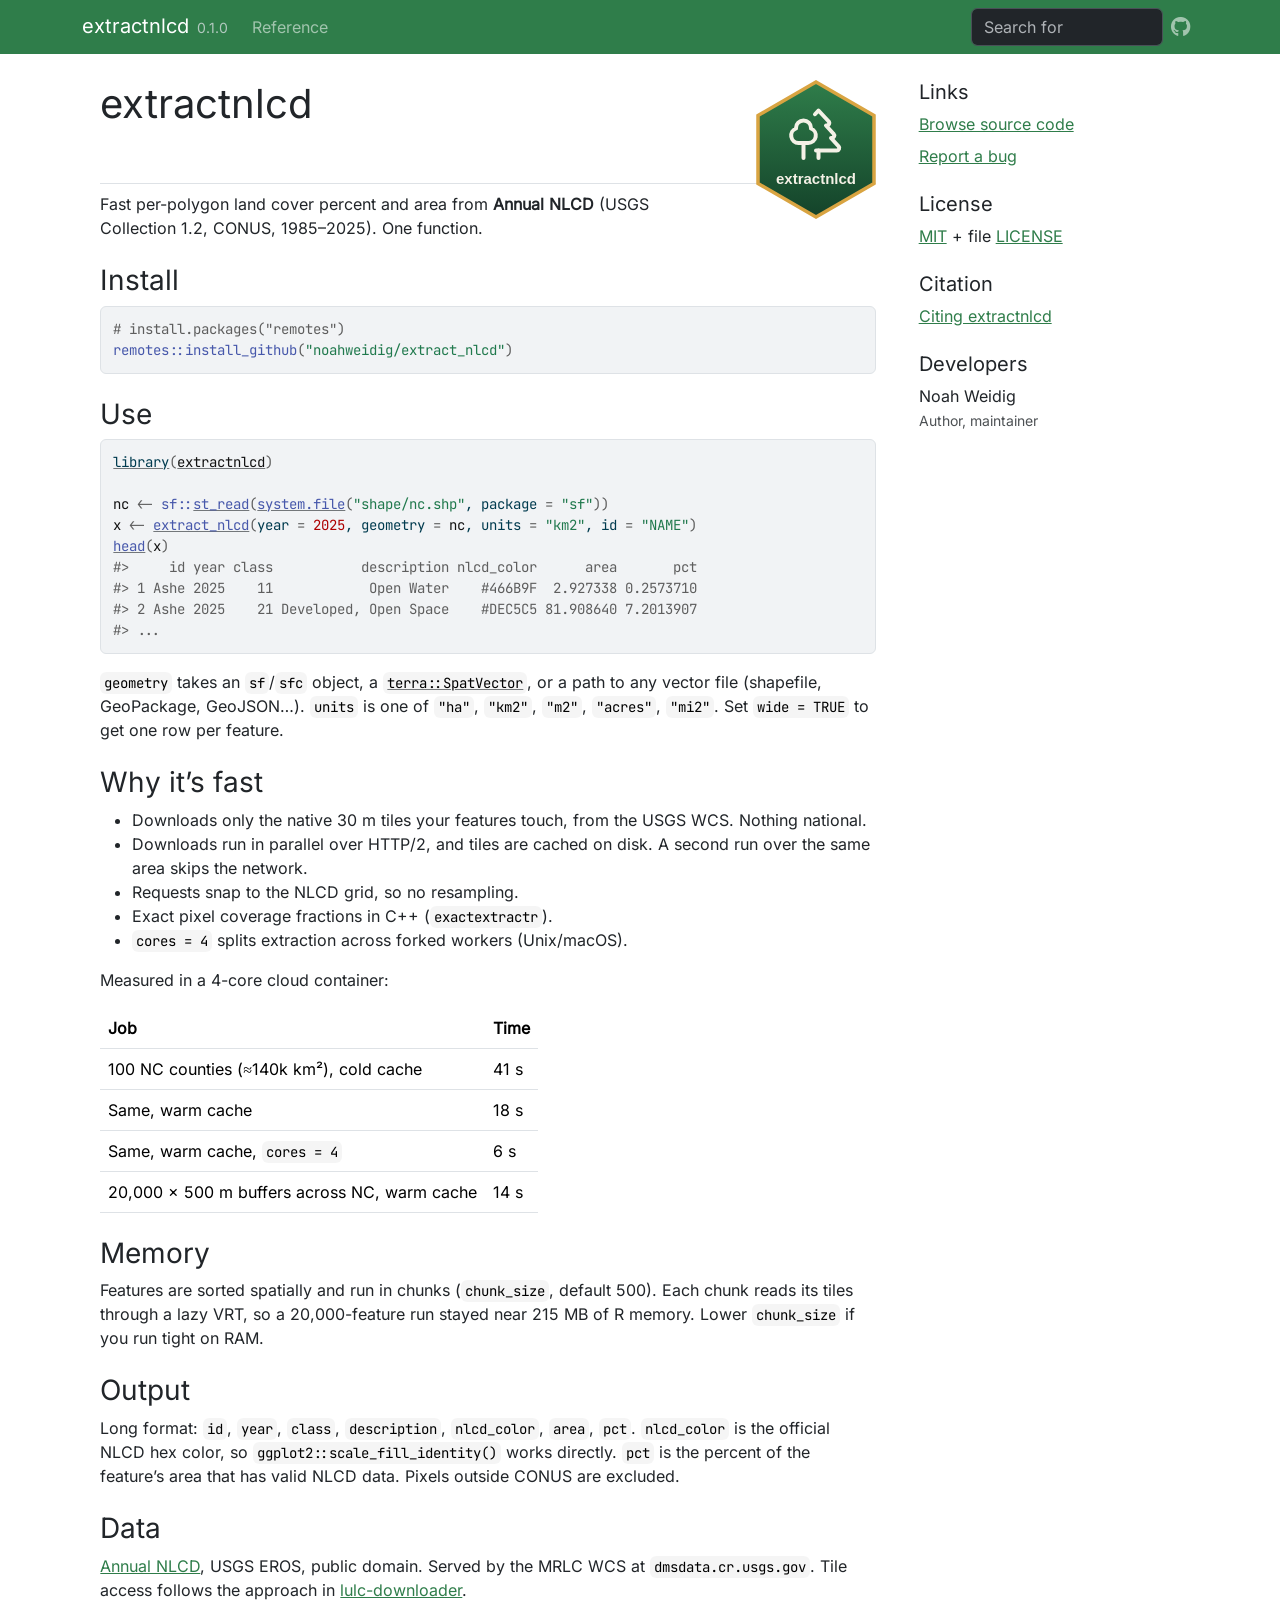
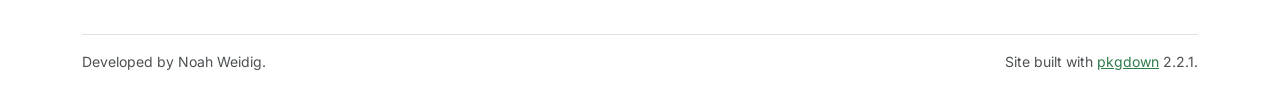
==== index.html @ 7f4631d6 "Deploying to gh-pages from @ noahweidig/extract_nlcd@3cd7b4a22fca696d10073e1e6e7d5df000ec54eb 🚀" ====
<!DOCTYPE html>
<!-- Generated by pkgdown: do not edit by hand --><html lang="en">
<head>
<meta charset="UTF-8">
<meta http-equiv="X-UA-Compatible" content="IE=edge">
<meta name="viewport" content="width=device-width, initial-scale=1, shrink-to-fit=no">
<title>Fast Annual NLCD Land Cover Extraction for Polygons • extractnlcd</title>
<!-- favicons --><link rel="icon" type="image/png" sizes="96x96" href="favicon-96x96.png">
<link rel="icon" type="”image/svg+xml”" href="favicon.svg">
<link rel="apple-touch-icon" sizes="180x180" href="apple-touch-icon.png">
<link rel="icon" sizes="any" href="favicon.ico">
<link rel="manifest" href="site.webmanifest">
<script src="deps/jquery-3.6.0/jquery-3.6.0.min.js"></script><meta name="viewport" content="width=device-width, initial-scale=1, shrink-to-fit=no">
<link href="deps/bootstrap-5.3.8/bootstrap.min.css" rel="stylesheet">
<script src="deps/bootstrap-5.3.8/bootstrap.bundle.min.js"></script><link href="deps/Inter-0.5.0/font.css" rel="stylesheet">
<link href="deps/JetBrains_Mono-0.5.0/font.css" rel="stylesheet">
<link href="deps/font-awesome-6.5.2/css/all.min.css" rel="stylesheet">
<link href="deps/font-awesome-6.5.2/css/v4-shims.min.css" rel="stylesheet">
<script src="deps/headroom-0.11.0/headroom.min.js"></script><script src="deps/headroom-0.11.0/jQuery.headroom.min.js"></script><script src="deps/bootstrap-toc-1.0.1/bootstrap-toc.min.js"></script><script src="deps/clipboard.js-2.0.11/clipboard.min.js"></script><script src="deps/search-1.0.0/autocomplete.jquery.min.js"></script><script src="deps/search-1.0.0/fuse.min.js"></script><script src="deps/search-1.0.0/mark.min.js"></script><!-- pkgdown --><script src="pkgdown.js"></script><meta property="og:title" content="Fast Annual NLCD Land Cover Extraction for Polygons">
<meta name="description" content="One function, extract_nlcd(), that returns per-feature land cover percent and area from the USGS Annual National Land Cover Database (Collection 1.2, 1985-2025). Only the native 30 m tiles each feature touches are fetched from the USGS WCS, in parallel, and cached on disk. Extraction uses exact coverage fractions via exactextractr and runs in spatially sorted chunks so memory stays flat for large layers.">
<meta property="og:description" content="One function, extract_nlcd(), that returns per-feature land cover percent and area from the USGS Annual National Land Cover Database (Collection 1.2, 1985-2025). Only the native 30 m tiles each feature touches are fetched from the USGS WCS, in parallel, and cached on disk. Extraction uses exact coverage fractions via exactextractr and runs in spatially sorted chunks so memory stays flat for large layers.">
<meta property="og:image" content="https://noahweidig.github.io/extract_nlcd/logo.svg">
</head>
<body>
    <a href="#main" class="visually-hidden-focusable">Skip to contents</a>


    <nav class="navbar navbar-expand-lg fixed-top bg-primary" data-bs-theme="dark" aria-label="Site navigation"><div class="container">

    <a class="navbar-brand me-2" href="index.html">extractnlcd</a>

    <small class="nav-text text-muted me-auto" data-bs-toggle="tooltip" data-bs-placement="bottom" title="">0.1.0</small>


    <button class="navbar-toggler" type="button" data-bs-toggle="collapse" data-bs-target="#navbar" aria-controls="navbar" aria-expanded="false" aria-label="Toggle navigation">
      <span class="navbar-toggler-icon"></span>
    </button>

    <div id="navbar" class="collapse navbar-collapse ms-3">
      <ul class="navbar-nav me-auto">
<li class="nav-item"><a class="nav-link" href="reference/index.html">Reference</a></li>
      </ul>
<ul class="navbar-nav">
<li class="nav-item"><form class="form-inline" role="search">
 <input class="form-control" type="search" name="search-input" id="search-input" autocomplete="off" aria-label="Search site" placeholder="Search for" data-search-index="search.json">
</form></li>
<li class="nav-item"><a class="external-link nav-link" href="https://github.com/noahweidig/extract_nlcd/" aria-label="GitHub"><span class="fa fab fa-github fa-lg"></span></a></li>
      </ul>
</div>


  </div>
</nav><div class="container template-home">
<div class="row">
  <main id="main" class="col-md-9"><div class="section level1">
<div class="page-header">
<img src="logo.svg" class="logo" alt=""><h1 id="extractnlcd-">extractnlcd <a class="anchor" aria-label="anchor" href="#extractnlcd-"></a>
</h1>
</div>
<p>Fast per-polygon land cover percent and area from <strong>Annual NLCD</strong> (USGS Collection 1.2, CONUS, 1985–2025). One function.</p>
<div class="section level2">
<h2 id="install">Install<a class="anchor" aria-label="anchor" href="#install"></a>
</h2>
<div class="sourceCode" id="cb1"><pre class="downlit sourceCode r">
<code class="sourceCode R"><span><span class="co"># install.packages("remotes")</span></span>
<span><span class="fu">remotes</span><span class="fu">::</span><span class="fu">install_github</span><span class="op">(</span><span class="st">"noahweidig/extract_nlcd"</span><span class="op">)</span></span></code></pre></div>
</div>
<div class="section level2">
<h2 id="use">Use<a class="anchor" aria-label="anchor" href="#use"></a>
</h2>
<div class="sourceCode" id="cb2"><pre class="downlit sourceCode r">
<code class="sourceCode R"><span><span class="kw"><a href="https://rdrr.io/r/base/library.html" class="external-link">library</a></span><span class="op">(</span><span class="va"><a href="https://noahweidig.github.io/extract_nlcd/">extractnlcd</a></span><span class="op">)</span></span>
<span></span>
<span><span class="va">nc</span> <span class="op">&lt;-</span> <span class="fu">sf</span><span class="fu">::</span><span class="fu"><a href="https://r-spatial.github.io/sf/reference/st_read.html" class="external-link">st_read</a></span><span class="op">(</span><span class="fu"><a href="https://rdrr.io/r/base/system.file.html" class="external-link">system.file</a></span><span class="op">(</span><span class="st">"shape/nc.shp"</span>, package <span class="op">=</span> <span class="st">"sf"</span><span class="op">)</span><span class="op">)</span></span>
<span><span class="va">x</span> <span class="op">&lt;-</span> <span class="fu"><a href="reference/extract_nlcd.html">extract_nlcd</a></span><span class="op">(</span>year <span class="op">=</span> <span class="fl">2025</span>, geometry <span class="op">=</span> <span class="va">nc</span>, units <span class="op">=</span> <span class="st">"km2"</span>, id <span class="op">=</span> <span class="st">"NAME"</span><span class="op">)</span></span>
<span><span class="fu"><a href="https://rdrr.io/r/utils/head.html" class="external-link">head</a></span><span class="op">(</span><span class="va">x</span><span class="op">)</span></span>
<span><span class="co">#&gt;     id year class           description nlcd_color      area       pct</span></span>
<span><span class="co">#&gt; 1 Ashe 2025    11            Open Water    #466B9F  2.927338 0.2573710</span></span>
<span><span class="co">#&gt; 2 Ashe 2025    21 Developed, Open Space    #DEC5C5 81.908640 7.2013907</span></span>
<span><span class="co">#&gt; ...</span></span></code></pre></div>
<p><code>geometry</code> takes an <code>sf</code>/<code>sfc</code> object, a <code><a href="https://rspatial.github.io/terra/reference/SpatVector-class.html" class="external-link">terra::SpatVector</a></code>, or a path to any vector file (shapefile, GeoPackage, GeoJSON…). <code>units</code> is one of <code>"ha"</code>, <code>"km2"</code>, <code>"m2"</code>, <code>"acres"</code>, <code>"mi2"</code>. Set <code>wide = TRUE</code> to get one row per feature.</p>
</div>
<div class="section level2">
<h2 id="why-its-fast">Why it’s fast<a class="anchor" aria-label="anchor" href="#why-its-fast"></a>
</h2>
<ul>
<li>Downloads only the native 30 m tiles your features touch, from the USGS WCS. Nothing national.</li>
<li>Downloads run in parallel over HTTP/2, and tiles are cached on disk. A second run over the same area skips the network.</li>
<li>Requests snap to the NLCD grid, so no resampling.</li>
<li>Exact pixel coverage fractions in C++ (<code>exactextractr</code>).</li>
<li>
<code>cores = 4</code> splits extraction across forked workers (Unix/macOS).</li>
</ul>
<p>Measured in a 4-core cloud container:</p>
<table class="table">
<thead><tr>
<th>Job</th>
<th>Time</th>
</tr></thead>
<tbody>
<tr>
<td>100 NC counties (≈140k km²), cold cache</td>
<td>41 s</td>
</tr>
<tr>
<td>Same, warm cache</td>
<td>18 s</td>
</tr>
<tr>
<td>Same, warm cache, <code>cores = 4</code>
</td>
<td>6 s</td>
</tr>
<tr>
<td>20,000 × 500 m buffers across NC, warm cache</td>
<td>14 s</td>
</tr>
</tbody>
</table>
</div>
<div class="section level2">
<h2 id="memory">Memory<a class="anchor" aria-label="anchor" href="#memory"></a>
</h2>
<p>Features are sorted spatially and run in chunks (<code>chunk_size</code>, default 500). Each chunk reads its tiles through a lazy VRT, so a 20,000-feature run stayed near 215 MB of R memory. Lower <code>chunk_size</code> if you run tight on RAM.</p>
</div>
<div class="section level2">
<h2 id="output">Output<a class="anchor" aria-label="anchor" href="#output"></a>
</h2>
<p>Long format: <code>id</code>, <code>year</code>, <code>class</code>, <code>description</code>, <code>nlcd_color</code>, <code>area</code>, <code>pct</code>. <code>nlcd_color</code> is the official NLCD hex color, so <code>ggplot2::scale_fill_identity()</code> works directly. <code>pct</code> is the percent of the feature’s area that has valid NLCD data. Pixels outside CONUS are excluded.</p>
</div>
<div class="section level2">
<h2 id="data">Data<a class="anchor" aria-label="anchor" href="#data"></a>
</h2>
<p><a href="https://www.usgs.gov/centers/eros/science/annual-national-land-cover-database" class="external-link">Annual NLCD</a>, USGS EROS, public domain. Served by the MRLC WCS at <code>dmsdata.cr.usgs.gov</code>. Tile access follows the approach in <a href="https://github.com/burchfisher/lulc-downloader" class="external-link">lulc-downloader</a>.</p>
</div>
</div>
  </main><aside class="col-md-3"><div class="links">
<h2 data-toc-skip>Links</h2>
<ul class="list-unstyled">
<li><a href="https://github.com/noahweidig/extract_nlcd/" class="external-link">Browse source code</a></li>
<li><a href="https://github.com/noahweidig/extract_nlcd/issues" class="external-link">Report a bug</a></li>
</ul>
</div>

<div class="license">
<h2 data-toc-skip>License</h2>
<ul class="list-unstyled">
<li>
<a href="https://opensource.org/licenses/mit-license.php" class="external-link">MIT</a> + file <a href="LICENSE-text.html">LICENSE</a>
</li>
</ul>
</div>


<div class="citation">
<h2 data-toc-skip>Citation</h2>
<ul class="list-unstyled">
<li><a href="authors.html#citation">Citing extractnlcd</a></li>
</ul>
</div>

<div class="developers">
<h2 data-toc-skip>Developers</h2>
<ul class="list-unstyled">
<li>Noah Weidig <br><small class="roles"> Author, maintainer </small>   </li>
</ul>
</div>



  </aside>
</div>


    <footer><div class="pkgdown-footer-left">
  <p>Developed by Noah Weidig.</p>
</div>

<div class="pkgdown-footer-right">
  <p>Site built with <a href="https://pkgdown.r-lib.org/" class="external-link">pkgdown</a> 2.2.1.</p>
</div>

    </footer>
</div>





  </body>
</html>
---- deps/Inter-0.5.0/font.css ----
/* cyrillic-ext */
@font-face {
  font-family: 'Inter';
  font-style: normal;
  font-weight: 400;
  font-display: swap;
  src: url(2321b2f399f81a42185515bae7d9fbc5.woff2) format('woff2');
  unicode-range: U+0460-052F, U+1C80-1C8A, U+20B4, U+2DE0-2DFF, U+A640-A69F, U+FE2E-FE2F;
}
/* cyrillic */
@font-face {
  font-family: 'Inter';
  font-style: normal;
  font-weight: 400;
  font-display: swap;
  src: url(ec54201e444d9b80909a80c4494b2443.woff2) format('woff2');
  unicode-range: U+0301, U+0400-045F, U+0490-0491, U+04B0-04B1, U+2116;
}
/* greek-ext */
@font-face {
  font-family: 'Inter';
  font-style: normal;
  font-weight: 400;
  font-display: swap;
  src: url(b5e70401571e177ff1785daef2b6ae6e.woff2) format('woff2');
  unicode-range: U+1F00-1FFF;
}
/* greek */
@font-face {
  font-family: 'Inter';
  font-style: normal;
  font-weight: 400;
  font-display: swap;
  src: url(e672af47a8f80cd10f397bfb822c6d0f.woff2) format('woff2');
  unicode-range: U+0370-0377, U+037A-037F, U+0384-038A, U+038C, U+038E-03A1, U+03A3-03FF;
}
/* vietnamese */
@font-face {
  font-family: 'Inter';
  font-style: normal;
  font-weight: 400;
  font-display: swap;
  src: url(5188531d0d48d6178673a3f7364013a9.woff2) format('woff2');
  unicode-range: U+0102-0103, U+0110-0111, U+0128-0129, U+0168-0169, U+01A0-01A1, U+01AF-01B0, U+0300-0301, U+0303-0304, U+0308-0309, U+0323, U+0329, U+1EA0-1EF9, U+20AB;
}
/* latin-ext */
@font-face {
  font-family: 'Inter';
  font-style: normal;
  font-weight: 400;
  font-display: swap;
  src: url(fba055f6bf0134ba911a0da67129b7fc.woff2) format('woff2');
  unicode-range: U+0100-02BA, U+02BD-02C5, U+02C7-02CC, U+02CE-02D7, U+02DD-02FF, U+0304, U+0308, U+0329, U+1D00-1DBF, U+1E00-1E9F, U+1EF2-1EFF, U+2020, U+20A0-20AB, U+20AD-20C4, U+2113, U+2C60-2C7F, U+A720-A7FF;
}
/* latin */
@font-face {
  font-family: 'Inter';
  font-style: normal;
  font-weight: 400;
  font-display: swap;
  src: url(26ed29e8783976b59182eb81f7287696.woff2) format('woff2');
  unicode-range: U+0000-00FF, U+0131, U+0152-0153, U+02BB-02BC, U+02C6, U+02DA, U+02DC, U+0304, U+0308, U+0329, U+2000-206F, U+20AC, U+2122, U+2191, U+2193, U+2212, U+2215, U+FEFF, U+FFFD;
}
---- deps/JetBrains_Mono-0.5.0/font.css ----
/* cyrillic-ext */
@font-face {
  font-family: 'JetBrains Mono';
  font-style: normal;
  font-weight: 400;
  font-display: swap;
  src: url(42e970fbe96733f42fda382cd7e11725.woff2) format('woff2');
  unicode-range: U+0460-052F, U+1C80-1C8A, U+20B4, U+2DE0-2DFF, U+A640-A69F, U+FE2E-FE2F;
}
/* cyrillic */
@font-face {
  font-family: 'JetBrains Mono';
  font-style: normal;
  font-weight: 400;
  font-display: swap;
  src: url(080daf94710e7a5c4302640c7e25a998.woff2) format('woff2');
  unicode-range: U+0301, U+0400-045F, U+0490-0491, U+04B0-04B1, U+2116;
}
/* greek */
@font-face {
  font-family: 'JetBrains Mono';
  font-style: normal;
  font-weight: 400;
  font-display: swap;
  src: url(99ef913ed4147108e1abc01597dadf8f.woff2) format('woff2');
  unicode-range: U+0370-0377, U+037A-037F, U+0384-038A, U+038C, U+038E-03A1, U+03A3-03FF;
}
/* vietnamese */
@font-face {
  font-family: 'JetBrains Mono';
  font-style: normal;
  font-weight: 400;
  font-display: swap;
  src: url(c0b26d60da866098673e8f44baaa9abd.woff2) format('woff2');
  unicode-range: U+0102-0103, U+0110-0111, U+0128-0129, U+0168-0169, U+01A0-01A1, U+01AF-01B0, U+0300-0301, U+0303-0304, U+0308-0309, U+0323, U+0329, U+1EA0-1EF9, U+20AB;
}
/* latin-ext */
@font-face {
  font-family: 'JetBrains Mono';
  font-style: normal;
  font-weight: 400;
  font-display: swap;
  src: url(41681a9739b3819a866c251d1f07b073.woff2) format('woff2');
  unicode-range: U+0100-02BA, U+02BD-02C5, U+02C7-02CC, U+02CE-02D7, U+02DD-02FF, U+0304, U+0308, U+0329, U+1D00-1DBF, U+1E00-1E9F, U+1EF2-1EFF, U+2020, U+20A0-20AB, U+20AD-20C4, U+2113, U+2C60-2C7F, U+A720-A7FF;
}
/* latin */
@font-face {
  font-family: 'JetBrains Mono';
  font-style: normal;
  font-weight: 400;
  font-display: swap;
  src: url(ac5f0ba4199d3b8eec74992613c86278.woff2) format('woff2');
  unicode-range: U+0000-00FF, U+0131, U+0152-0153, U+02BB-02BC, U+02C6, U+02DA, U+02DC, U+0304, U+0308, U+0329, U+2000-206F, U+20AC, U+2122, U+2191, U+2193, U+2212, U+2215, U+FEFF, U+FFFD;
}
---- deps/font-awesome-6.5.2/css/v4-shims.min.css ----
/*!
 * Font Awesome Free 6.5.2 by @fontawesome - https://fontawesome.com
 * License - https://fontawesome.com/license/free (Icons: CC BY 4.0, Fonts: SIL OFL 1.1, Code: MIT License)
 * Copyright 2024 Fonticons, Inc.
 */
.fa.fa-glass:before{content:"\f000"}.fa.fa-envelope-o{font-family:"Font Awesome 6 Free";font-weight:400}.fa.fa-envelope-o:before{content:"\f0e0"}.fa.fa-star-o{font-family:"Font Awesome 6 Free";font-weight:400}.fa.fa-star-o:before{content:"\f005"}.fa.fa-close:before,.fa.fa-remove:before{content:"\f00d"}.fa.fa-gear:before{content:"\f013"}.fa.fa-trash-o{font-family:"Font Awesome 6 Free";font-weight:400}.fa.fa-trash-o:before{content:"\f2ed"}.fa.fa-home:before{content:"\f015"}.fa.fa-file-o{font-family:"Font Awesome 6 Free";font-weight:400}.fa.fa-file-o:before{content:"\f15b"}.fa.fa-clock-o{font-family:"Font Awesome 6 Free";font-weight:400}.fa.fa-clock-o:before{content:"\f017"}.fa.fa-arrow-circle-o-down{font-family:"Font Awesome 6 Free";font-weight:400}.fa.fa-arrow-circle-o-down:before{content:"\f358"}.fa.fa-arrow-circle-o-up{font-family:"Font Awesome 6 Free";font-weight:400}.fa.fa-arrow-circle-o-up:before{content:"\f35b"}.fa.fa-play-circle-o{font-family:"Font Awesome 6 Free";font-weight:400}.fa.fa-play-circle-o:before{content:"\f144"}.fa.fa-repeat:before,.fa.fa-rotate-right:before{content:"\f01e"}.fa.fa-refresh:before{content:"\f021"}.fa.fa-list-alt{font-family:"Font Awesome 6 Free";font-weight:400}.fa.fa-list-alt:before{content:"\f022"}.fa.fa-dedent:before{content:"\f03b"}.fa.fa-video-camera:before{content:"\f03d"}.fa.fa-picture-o{font-family:"Font Awesome 6 Free";font-weight:400}.fa.fa-picture-o:before{content:"\f03e"}.fa.fa-photo{font-family:"Font Awesome 6 Free";font-weight:400}.fa.fa-photo:before{content:"\f03e"}.fa.fa-image{font-family:"Font Awesome 6 Free";font-weight:400}.fa.fa-image:before{content:"\f03e"}.fa.fa-map-marker:before{content:"\f3c5"}.fa.fa-pencil-square-o{font-family:"Font Awesome 6 Free";font-weight:400}.fa.fa-pencil-square-o:before{content:"\f044"}.fa.fa-edit{font-family:"Font Awesome 6 Free";font-weight:400}.fa.fa-edit:before{content:"\f044"}.fa.fa-share-square-o:before{content:"\f14d"}.fa.fa-check-square-o{font-family:"Font Awesome 6 Free";font-weight:400}.fa.fa-check-square-o:before{content:"\f14a"}.fa.fa-arrows:before{content:"\f0b2"}.fa.fa-times-circle-o{font-family:"Font Awesome 6 Free";font-weight:400}.fa.fa-times-circle-o:before{content:"\f057"}.fa.fa-check-circle-o{font-family:"Font Awesome 6 Free";font-weight:400}.fa.fa-check-circle-o:before{content:"\f058"}.fa.fa-mail-forward:before{content:"\f064"}.fa.fa-expand:before{content:"\f424"}.fa.fa-compress:before{content:"\f422"}.fa.fa-eye,.fa.fa-eye-slash{font-family:"Font Awesome 6 Free";font-weight:400}.fa.fa-warning:before{content:"\f071"}.fa.fa-calendar:before{content:"\f073"}.fa.fa-arrows-v:before{content:"\f338"}.fa.fa-arrows-h:before{content:"\f337"}.fa.fa-bar-chart-o:before,.fa.fa-bar-chart:before{content:"\e0e3"}.fa.fa-twitter-square{font-family:"Font Awesome 6 Brands";font-weight:400}.fa.fa-twitter-square:before{content:"\f081"}.fa.fa-facebook-square{font-family:"Font Awesome 6 Brands";font-weight:400}.fa.fa-facebook-square:before{content:"\f082"}.fa.fa-gears:before{content:"\f085"}.fa.fa-thumbs-o-up{font-family:"Font Awesome 6 Free";font-weight:400}.fa.fa-thumbs-o-up:before{content:"\f164"}.fa.fa-thumbs-o-down{font-family:"Font Awesome 6 Free";font-weight:400}.fa.fa-thumbs-o-down:before{content:"\f165"}.fa.fa-heart-o{font-family:"Font Awesome 6 Free";font-weight:400}.fa.fa-heart-o:before{content:"\f004"}.fa.fa-sign-out:before{content:"\f2f5"}.fa.fa-linkedin-square{font-family:"Font Awesome 6 Brands";font-weight:400}.fa.fa-linkedin-square:before{content:"\f08c"}.fa.fa-thumb-tack:before{content:"\f08d"}.fa.fa-external-link:before{content:"\f35d"}.fa.fa-sign-in:before{content:"\f2f6"}.fa.fa-github-square{font-family:"Font Awesome 6 Brands";font-weight:400}.fa.fa-github-square:before{content:"\f092"}.fa.fa-lemon-o{font-family:"Font Awesome 6 Free";font-weight:400}.fa.fa-lemon-o:before{content:"\f094"}.fa.fa-square-o{font-family:"Font Awesome 6 Free";font-weight:400}.fa.fa-square-o:before{content:"\f0c8"}.fa.fa-bookmark-o{font-family:"Font Awesome 6 Free";font-weight:400}.fa.fa-bookmark-o:before{content:"\f02e"}.fa.fa-facebook,.fa.fa-twitter{font-family:"Font Awesome 6 Brands";font-weight:400}.fa.fa-facebook:before{content:"\f39e"}.fa.fa-facebook-f{font-family:"Font Awesome 6 Brands";font-weight:400}.fa.fa-facebook-f:before{content:"\f39e"}.fa.fa-github{font-family:"Font Awesome 6 Brands";font-weight:400}.fa.fa-credit-card{font-family:"Font Awesome 6 Free";font-weight:400}.fa.fa-feed:before{content:"\f09e"}.fa.fa-hdd-o{font-family:"Font Awesome 6 Free";font-weight:400}.fa.fa-hdd-o:before{content:"\f0a0"}.fa.fa-hand-o-right{font-family:"Font Awesome 6 Free";font-weight:400}.fa.fa-hand-o-right:before{content:"\f0a4"}.fa.fa-hand-o-left{font-family:"Font Awesome 6 Free";font-weight:400}.fa.fa-hand-o-left:before{content:"\f0a5"}.fa.fa-hand-o-up{font-family:"Font Awesome 6 Free";font-weight:400}.fa.fa-hand-o-up:before{content:"\f0a6"}.fa.fa-hand-o-down{font-family:"Font Awesome 6 Free";font-weight:400}.fa.fa-hand-o-down:before{content:"\f0a7"}.fa.fa-globe:before{content:"\f57d"}.fa.fa-tasks:before{content:"\f828"}.fa.fa-arrows-alt:before{content:"\f31e"}.fa.fa-group:before{content:"\f0c0"}.fa.fa-chain:before{content:"\f0c1"}.fa.fa-cut:before{content:"\f0c4"}.fa.fa-files-o{font-family:"Font Awesome 6 Free";font-weight:400}.fa.fa-files-o:before{content:"\f0c5"}.fa.fa-floppy-o{font-family:"Font Awesome 6 Free";font-weight:400}.fa.fa-floppy-o:before{content:"\f0c7"}.fa.fa-save{font-family:"Font Awesome 6 Free";font-weight:400}.fa.fa-save:before{content:"\f0c7"}.fa.fa-navicon:before,.fa.fa-reorder:before{content:"\f0c9"}.fa.fa-magic:before{content:"\e2ca"}.fa.fa-pinterest,.fa.fa-pinterest-square{font-family:"Font Awesome 6 Brands";font-weight:400}.fa.fa-pinterest-square:before{content:"\f0d3"}.fa.fa-google-plus-square{font-family:"Font Awesome 6 Brands";font-weight:400}.fa.fa-google-plus-square:before{content:"\f0d4"}.fa.fa-google-plus{font-family:"Font Awesome 6 Brands";font-weight:400}.fa.fa-google-plus:before{content:"\f0d5"}.fa.fa-money:before{content:"\f3d1"}.fa.fa-unsorted:before{content:"\f0dc"}.fa.fa-sort-desc:before{content:"\f0dd"}.fa.fa-sort-asc:before{content:"\f0de"}.fa.fa-linkedin{font-family:"Font Awesome 6 Brands";font-weight:400}.fa.fa-linkedin:before{content:"\f0e1"}.fa.fa-rotate-left:before{content:"\f0e2"}.fa.fa-legal:before{content:"\f0e3"}.fa.fa-dashboard:before,.fa.fa-tachometer:before{content:"\f625"}.fa.fa-comment-o{font-family:"Font Awesome 6 Free";font-weight:400}.fa.fa-comment-o:before{content:"\f075"}.fa.fa-comments-o{font-family:"Font Awesome 6 Free";font-weight:400}.fa.fa-comments-o:before{content:"\f086"}.fa.fa-flash:before{content:"\f0e7"}.fa.fa-clipboard:before{content:"\f0ea"}.fa.fa-lightbulb-o{font-family:"Font Awesome 6 Free";font-weight:400}.fa.fa-lightbulb-o:before{content:"\f0eb"}.fa.fa-exchange:before{content:"\f362"}.fa.fa-cloud-download:before{content:"\f0ed"}.fa.fa-cloud-upload:before{content:"\f0ee"}.fa.fa-bell-o{font-family:"Font Awesome 6 Free";font-weight:400}.fa.fa-bell-o:before{content:"\f0f3"}.fa.fa-cutlery:before{content:"\f2e7"}.fa.fa-file-text-o{font-family:"Font Awesome 6 Free";font-weight:400}.fa.fa-file-text-o:before{content:"\f15c"}.fa.fa-building-o{font-family:"Font Awesome 6 Free";font-weight:400}.fa.fa-building-o:before{content:"\f1ad"}.fa.fa-hospital-o{font-family:"Font Awesome 6 Free";font-weight:400}.fa.fa-hospital-o:before{content:"\f0f8"}.fa.fa-tablet:before{content:"\f3fa"}.fa.fa-mobile-phone:before,.fa.fa-mobile:before{content:"\f3cd"}.fa.fa-circle-o{font-family:"Font Awesome 6 Free";font-weight:400}.fa.fa-circle-o:before{content:"\f111"}.fa.fa-mail-reply:before{content:"\f3e5"}.fa.fa-github-alt{font-family:"Font Awesome 6 Brands";font-weight:400}.fa.fa-folder-o{font-family:"Font Awesome 6 Free";font-weight:400}.fa.fa-folder-o:before{content:"\f07b"}.fa.fa-folder-open-o{font-family:"Font Awesome 6 Free";font-weight:400}.fa.fa-folder-open-o:before{content:"\f07c"}.fa.fa-smile-o{font-family:"Font Awesome 6 Free";font-weight:400}.fa.fa-smile-o:before{content:"\f118"}.fa.fa-frown-o{font-family:"Font Awesome 6 Free";font-weight:400}.fa.fa-frown-o:before{content:"\f119"}.fa.fa-meh-o{font-family:"Font Awesome 6 Free";font-weight:400}.fa.fa-meh-o:before{content:"\f11a"}.fa.fa-keyboard-o{font-family:"Font Awesome 6 Free";font-weight:400}.fa.fa-keyboard-o:before{content:"\f11c"}.fa.fa-flag-o{font-family:"Font Awesome 6 Free";font-weight:400}.fa.fa-flag-o:before{content:"\f024"}.fa.fa-mail-reply-all:before{content:"\f122"}.fa.fa-star-half-o{font-family:"Font Awesome 6 Free";font-weight:400}.fa.fa-star-half-o:before{content:"\f5c0"}.fa.fa-star-half-empty{font-family:"Font Awesome 6 Free";font-weight:400}.fa.fa-star-half-empty:before{content:"\f5c0"}.fa.fa-star-half-full{font-family:"Font Awesome 6 Free";font-weight:400}.fa.fa-star-half-full:before{content:"\f5c0"}.fa.fa-code-fork:before{content:"\f126"}.fa.fa-chain-broken:before,.fa.fa-unlink:before{content:"\f127"}.fa.fa-calendar-o{font-family:"Font Awesome 6 Free";font-weight:400}.fa.fa-calendar-o:before{content:"\f133"}.fa.fa-css3,.fa.fa-html5,.fa.fa-maxcdn{font-family:"Font Awesome 6 Brands";font-weight:400}.fa.fa-unlock-alt:before{content:"\f09c"}.fa.fa-minus-square-o{font-family:"Font Awesome 6 Free";font-weight:400}.fa.fa-minus-square-o:before{content:"\f146"}.fa.fa-level-up:before{content:"\f3bf"}.fa.fa-level-down:before{content:"\f3be"}.fa.fa-pencil-square:before{content:"\f14b"}.fa.fa-external-link-square:before{content:"\f360"}.fa.fa-compass{font-family:"Font Awesome 6 Free";font-weight:400}.fa.fa-caret-square-o-down{font-family:"Font Awesome 6 Free";font-weight:400}.fa.fa-caret-square-o-down:before{content:"\f150"}.fa.fa-toggle-down{font-family:"Font Awesome 6 Free";font-weight:400}.fa.fa-toggle-down:before{content:"\f150"}.fa.fa-caret-square-o-up{font-family:"Font Awesome 6 Free";font-weight:400}.fa.fa-caret-square-o-up:before{content:"\f151"}.fa.fa-toggle-up{font-family:"Font Awesome 6 Free";font-weight:400}.fa.fa-toggle-up:before{content:"\f151"}.fa.fa-caret-square-o-right{font-family:"Font Awesome 6 Free";font-weight:400}.fa.fa-caret-square-o-right:before{content:"\f152"}.fa.fa-toggle-right{font-family:"Font Awesome 6 Free";font-weight:400}.fa.fa-toggle-right:before{content:"\f152"}.fa.fa-eur:before,.fa.fa-euro:before{content:"\f153"}.fa.fa-gbp:before{content:"\f154"}.fa.fa-dollar:before,.fa.fa-usd:before{content:"\24"}.fa.fa-inr:before,.fa.fa-rupee:before{content:"\e1bc"}.fa.fa-cny:before,.fa.fa-jpy:before,.fa.fa-rmb:before,.fa.fa-yen:before{content:"\f157"}.fa.fa-rouble:before,.fa.fa-rub:before,.fa.fa-ruble:before{content:"\f158"}.fa.fa-krw:before,.fa.fa-won:before{content:"\f159"}.fa.fa-bitcoin,.fa.fa-btc{font-family:"Font Awesome 6 Brands";font-weight:400}.fa.fa-bitcoin:before{content:"\f15a"}.fa.fa-file-text:before{content:"\f15c"}.fa.fa-sort-alpha-asc:before{content:"\f15d"}.fa.fa-sort-alpha-desc:before{content:"\f881"}.fa.fa-sort-amount-asc:before{content:"\f884"}.fa.fa-sort-amount-desc:before{content:"\f160"}.fa.fa-sort-numeric-asc:before{content:"\f162"}.fa.fa-sort-numeric-desc:before{content:"\f886"}.fa.fa-youtube-square{font-family:"Font Awesome 6 Brands";font-weight:400}.fa.fa-youtube-square:before{content:"\f431"}.fa.fa-xing,.fa.fa-xing-square,.fa.fa-youtube{font-family:"Font Awesome 6 Brands";font-weight:400}.fa.fa-xing-square:before{content:"\f169"}.fa.fa-youtube-play{font-family:"Font Awesome 6 Brands";font-weight:400}.fa.fa-youtube-play:before{content:"\f167"}.fa.fa-adn,.fa.fa-bitbucket,.fa.fa-bitbucket-square,.fa.fa-dropbox,.fa.fa-flickr,.fa.fa-instagram,.fa.fa-stack-overflow{font-family:"Font Awesome 6 Brands";font-weight:400}.fa.fa-bitbucket-square:before{content:"\f171"}.fa.fa-tumblr,.fa.fa-tumblr-square{font-family:"Font Awesome 6 Brands";font-weight:400}.fa.fa-tumblr-square:before{content:"\f174"}.fa.fa-long-arrow-down:before{content:"\f309"}.fa.fa-long-arrow-up:before{content:"\f30c"}.fa.fa-long-arrow-left:before{content:"\f30a"}.fa.fa-long-arrow-right:before{content:"\f30b"}.fa.fa-android,.fa.fa-apple,.fa.fa-dribbble,.fa.fa-foursquare,.fa.fa-gittip,.fa.fa-gratipay,.fa.fa-linux,.fa.fa-skype,.fa.fa-trello,.fa.fa-windows{font-family:"Font Awesome 6 Brands";font-weight:400}.fa.fa-gittip:before{content:"\f184"}.fa.fa-sun-o{font-family:"Font Awesome 6 Free";font-weight:400}.fa.fa-sun-o:before{content:"\f185"}.fa.fa-moon-o{font-family:"Font Awesome 6 Free";font-weight:400}.fa.fa-moon-o:before{content:"\f186"}.fa.fa-pagelines,.fa.fa-renren,.fa.fa-stack-exchange,.fa.fa-vk,.fa.fa-weibo{font-family:"Font Awesome 6 Brands";font-weight:400}.fa.fa-arrow-circle-o-right{font-family:"Font Awesome 6 Free";font-weight:400}.fa.fa-arrow-circle-o-right:before{content:"\f35a"}.fa.fa-arrow-circle-o-left{font-family:"Font Awesome 6 Free";font-weight:400}.fa.fa-arrow-circle-o-left:before{content:"\f359"}.fa.fa-caret-square-o-left{font-family:"Font Awesome 6 Free";font-weight:400}.fa.fa-caret-square-o-left:before{content:"\f191"}.fa.fa-toggle-left{font-family:"Font Awesome 6 Free";font-weight:400}.fa.fa-toggle-left:before{content:"\f191"}.fa.fa-dot-circle-o{font-family:"Font Awesome 6 Free";font-weight:400}.fa.fa-dot-circle-o:before{content:"\f192"}.fa.fa-vimeo-square{font-family:"Font Awesome 6 Brands";font-weight:400}.fa.fa-vimeo-square:before{content:"\f194"}.fa.fa-try:before,.fa.fa-turkish-lira:before{content:"\e2bb"}.fa.fa-plus-square-o{font-family:"Font Awesome 6 Free";font-weight:400}.fa.fa-plus-square-o:before{content:"\f0fe"}.fa.fa-openid,.fa.fa-slack,.fa.fa-wordpress{font-family:"Font Awesome 6 Brands";font-weight:400}.fa.fa-bank:before,.fa.fa-institution:before{content:"\f19c"}.fa.fa-mortar-board:before{content:"\f19d"}.fa.fa-google,.fa.fa-reddit,.fa.fa-reddit-square,.fa.fa-yahoo{font-family:"Font Awesome 6 Brands";font-weight:400}.fa.fa-reddit-square:before{content:"\f1a2"}.fa.fa-behance,.fa.fa-behance-square,.fa.fa-delicious,.fa.fa-digg,.fa.fa-drupal,.fa.fa-joomla,.fa.fa-pied-piper-alt,.fa.fa-pied-piper-pp,.fa.fa-stumbleupon,.fa.fa-stumbleupon-circle{font-family:"Font Awesome 6 Brands";font-weight:400}.fa.fa-behance-square:before{content:"\f1b5"}.fa.fa-steam,.fa.fa-steam-square{font-family:"Font Awesome 6 Brands";font-weight:400}.fa.fa-steam-square:before{content:"\f1b7"}.fa.fa-automobile:before{content:"\f1b9"}.fa.fa-cab:before{content:"\f1ba"}.fa.fa-deviantart,.fa.fa-soundcloud,.fa.fa-spotify{font-family:"Font Awesome 6 Brands";font-weight:400}.fa.fa-file-pdf-o{font-family:"Font Awesome 6 Free";font-weight:400}.fa.fa-file-pdf-o:before{content:"\f1c1"}.fa.fa-file-word-o{font-family:"Font Awesome 6 Free";font-weight:400}.fa.fa-file-word-o:before{content:"\f1c2"}.fa.fa-file-excel-o{font-family:"Font Awesome 6 Free";font-weight:400}.fa.fa-file-excel-o:before{content:"\f1c3"}.fa.fa-file-powerpoint-o{font-family:"Font Awesome 6 Free";font-weight:400}.fa.fa-file-powerpoint-o:before{content:"\f1c4"}.fa.fa-file-image-o{font-family:"Font Awesome 6 Free";font-weight:400}.fa.fa-file-image-o:before{content:"\f1c5"}.fa.fa-file-photo-o{font-family:"Font Awesome 6 Free";font-weight:400}.fa.fa-file-photo-o:before{content:"\f1c5"}.fa.fa-file-picture-o{font-family:"Font Awesome 6 Free";font-weight:400}.fa.fa-file-picture-o:before{content:"\f1c5"}.fa.fa-file-archive-o{font-family:"Font Awesome 6 Free";font-weight:400}.fa.fa-file-archive-o:before{content:"\f1c6"}.fa.fa-file-zip-o{font-family:"Font Awesome 6 Free";font-weight:400}.fa.fa-file-zip-o:before{content:"\f1c6"}.fa.fa-file-audio-o{font-family:"Font Awesome 6 Free";font-weight:400}.fa.fa-file-audio-o:before{content:"\f1c7"}.fa.fa-file-sound-o{font-family:"Font Awesome 6 Free";font-weight:400}.fa.fa-file-sound-o:before{content:"\f1c7"}.fa.fa-file-video-o{font-family:"Font Awesome 6 Free";font-weight:400}.fa.fa-file-video-o:before{content:"\f1c8"}.fa.fa-file-movie-o{font-family:"Font Awesome 6 Free";font-weight:400}.fa.fa-file-movie-o:before{content:"\f1c8"}.fa.fa-file-code-o{font-family:"Font Awesome 6 Free";font-weight:400}.fa.fa-file-code-o:before{content:"\f1c9"}.fa.fa-codepen,.fa.fa-jsfiddle,.fa.fa-vine{font-family:"Font Awesome 6 Brands";font-weight:400}.fa.fa-life-bouy:before,.fa.fa-life-buoy:before,.fa.fa-life-saver:before,.fa.fa-support:before{content:"\f1cd"}.fa.fa-circle-o-notch:before{content:"\f1ce"}.fa.fa-ra,.fa.fa-rebel{font-family:"Font Awesome 6 Brands";font-weight:400}.fa.fa-ra:before{content:"\f1d0"}.fa.fa-resistance{font-family:"Font Awesome 6 Brands";font-weight:400}.fa.fa-resistance:before{content:"\f1d0"}.fa.fa-empire,.fa.fa-ge{font-family:"Font Awesome 6 Brands";font-weight:400}.fa.fa-ge:before{content:"\f1d1"}.fa.fa-git-square{font-family:"Font Awesome 6 Brands";font-weight:400}.fa.fa-git-square:before{content:"\f1d2"}.fa.fa-git,.fa.fa-hacker-news,.fa.fa-y-combinator-square{font-family:"Font Awesome 6 Brands";font-weight:400}.fa.fa-y-combinator-square:before{content:"\f1d4"}.fa.fa-yc-square{font-family:"Font Awesome 6 Brands";font-weight:400}.fa.fa-yc-square:before{content:"\f1d4"}.fa.fa-qq,.fa.fa-tencent-weibo,.fa.fa-wechat,.fa.fa-weixin{font-family:"Font Awesome 6 Brands";font-weight:400}.fa.fa-wechat:before{content:"\f1d7"}.fa.fa-send:before{content:"\f1d8"}.fa.fa-paper-plane-o{font-family:"Font Awesome 6 Free";font-weight:400}.fa.fa-paper-plane-o:before{content:"\f1d8"}.fa.fa-send-o{font-family:"Font Awesome 6 Free";font-weight:400}.fa.fa-send-o:before{content:"\f1d8"}.fa.fa-circle-thin{font-family:"Font Awesome 6 Free";font-weight:400}.fa.fa-circle-thin:before{content:"\f111"}.fa.fa-header:before{content:"\f1dc"}.fa.fa-futbol-o{font-family:"Font Awesome 6 Free";font-weight:400}.fa.fa-futbol-o:before{content:"\f1e3"}.fa.fa-soccer-ball-o{font-family:"Font Awesome 6 Free";font-weight:400}.fa.fa-soccer-ball-o:before{content:"\f1e3"}.fa.fa-slideshare,.fa.fa-twitch,.fa.fa-yelp{font-family:"Font Awesome 6 Brands";font-weight:400}.fa.fa-newspaper-o{font-family:"Font Awesome 6 Free";font-weight:400}.fa.fa-newspaper-o:before{content:"\f1ea"}.fa.fa-cc-amex,.fa.fa-cc-discover,.fa.fa-cc-mastercard,.fa.fa-cc-paypal,.fa.fa-cc-stripe,.fa.fa-cc-visa,.fa.fa-google-wallet,.fa.fa-paypal{font-family:"Font Awesome 6 Brands";font-weight:400}.fa.fa-bell-slash-o{font-family:"Font Awesome 6 Free";font-weight:400}.fa.fa-bell-slash-o:before{content:"\f1f6"}.fa.fa-trash:before{content:"\f2ed"}.fa.fa-copyright{font-family:"Font Awesome 6 Free";font-weight:400}.fa.fa-eyedropper:before{content:"\f1fb"}.fa.fa-area-chart:before{content:"\f1fe"}.fa.fa-pie-chart:before{content:"\f200"}.fa.fa-line-chart:before{content:"\f201"}.fa.fa-lastfm,.fa.fa-lastfm-square{font-family:"Font Awesome 6 Brands";font-weight:400}.fa.fa-lastfm-square:before{content:"\f203"}.fa.fa-angellist,.fa.fa-ioxhost{font-family:"Font Awesome 6 Brands";font-weight:400}.fa.fa-cc{font-family:"Font Awesome 6 Free";font-weight:400}.fa.fa-cc:before{content:"\f20a"}.fa.fa-ils:before,.fa.fa-shekel:before,.fa.fa-sheqel:before{content:"\f20b"}.fa.fa-buysellads,.fa.fa-connectdevelop,.fa.fa-dashcube,.fa.fa-forumbee,.fa.fa-leanpub,.fa.fa-sellsy,.fa.fa-shirtsinbulk,.fa.fa-simplybuilt,.fa.fa-skyatlas{font-family:"Font Awesome 6 Brands";font-weight:400}.fa.fa-diamond{font-family:"Font Awesome 6 Free";font-weight:400}.fa.fa-diamond:before{content:"\f3a5"}.fa.fa-intersex:before,.fa.fa-transgender:before{content:"\f224"}.fa.fa-transgender-alt:before{content:"\f225"}.fa.fa-facebook-official{font-family:"Font Awesome 6 Brands";font-weight:400}.fa.fa-facebook-official:before{content:"\f09a"}.fa.fa-pinterest-p,.fa.fa-whatsapp{font-family:"Font Awesome 6 Brands";font-weight:400}.fa.fa-hotel:before{content:"\f236"}.fa.fa-medium,.fa.fa-viacoin,.fa.fa-y-combinator,.fa.fa-yc{font-family:"Font Awesome 6 Brands";font-weight:400}.fa.fa-yc:before{content:"\f23b"}.fa.fa-expeditedssl,.fa.fa-opencart,.fa.fa-optin-monster{font-family:"Font Awesome 6 Brands";font-weight:400}.fa.fa-battery-4:before,.fa.fa-battery:before{content:"\f240"}.fa.fa-battery-3:before{content:"\f241"}.fa.fa-battery-2:before{content:"\f242"}.fa.fa-battery-1:before{content:"\f243"}.fa.fa-battery-0:before{content:"\f244"}.fa.fa-object-group,.fa.fa-object-ungroup,.fa.fa-sticky-note-o{font-family:"Font Awesome 6 Free";font-weight:400}.fa.fa-sticky-note-o:before{content:"\f249"}.fa.fa-cc-diners-club,.fa.fa-cc-jcb{font-family:"Font Awesome 6 Brands";font-weight:400}.fa.fa-clone{font-family:"Font Awesome 6 Free";font-weight:400}.fa.fa-hourglass-o:before{content:"\f254"}.fa.fa-hourglass-1:before{content:"\f251"}.fa.fa-hourglass-2:before{content:"\f252"}.fa.fa-hourglass-3:before{content:"\f253"}.fa.fa-hand-rock-o{font-family:"Font Awesome 6 Free";font-weight:400}.fa.fa-hand-rock-o:before{content:"\f255"}.fa.fa-hand-grab-o{font-family:"Font Awesome 6 Free";font-weight:400}.fa.fa-hand-grab-o:before{content:"\f255"}.fa.fa-hand-paper-o{font-family:"Font Awesome 6 Free";font-weight:400}.fa.fa-hand-paper-o:before{content:"\f256"}.fa.fa-hand-stop-o{font-family:"Font Awesome 6 Free";font-weight:400}.fa.fa-hand-stop-o:before{content:"\f256"}.fa.fa-hand-scissors-o{font-family:"Font Awesome 6 Free";font-weight:400}.fa.fa-hand-scissors-o:before{content:"\f257"}.fa.fa-hand-lizard-o{font-family:"Font Awesome 6 Free";font-weight:400}.fa.fa-hand-lizard-o:before{content:"\f258"}.fa.fa-hand-spock-o{font-family:"Font Awesome 6 Free";font-weight:400}.fa.fa-hand-spock-o:before{content:"\f259"}.fa.fa-hand-pointer-o{font-family:"Font Awesome 6 Free";font-weight:400}.fa.fa-hand-pointer-o:before{content:"\f25a"}.fa.fa-hand-peace-o{font-family:"Font Awesome 6 Free";font-weight:400}.fa.fa-hand-peace-o:before{content:"\f25b"}.fa.fa-registered{font-family:"Font Awesome 6 Free";font-weight:400}.fa.fa-creative-commons,.fa.fa-gg,.fa.fa-gg-circle,.fa.fa-odnoklassniki,.fa.fa-odnoklassniki-square{font-family:"Font Awesome 6 Brands";font-weight:400}.fa.fa-odnoklassniki-square:before{content:"\f264"}.fa.fa-chrome,.fa.fa-firefox,.fa.fa-get-pocket,.fa.fa-internet-explorer,.fa.fa-opera,.fa.fa-safari,.fa.fa-wikipedia-w{font-family:"Font Awesome 6 Brands";font-weight:400}.fa.fa-television:before{content:"\f26c"}.fa.fa-500px,.fa.fa-amazon,.fa.fa-contao{font-family:"Font Awesome 6 Brands";font-weight:400}.fa.fa-calendar-plus-o{font-family:"Font Awesome 6 Free";font-weight:400}.fa.fa-calendar-plus-o:before{content:"\f271"}.fa.fa-calendar-minus-o{font-family:"Font Awesome 6 Free";font-weight:400}.fa.fa-calendar-minus-o:before{content:"\f272"}.fa.fa-calendar-times-o{font-family:"Font Awesome 6 Free";font-weight:400}.fa.fa-calendar-times-o:before{content:"\f273"}.fa.fa-calendar-check-o{font-family:"Font Awesome 6 Free";font-weight:400}.fa.fa-calendar-check-o:before{content:"\f274"}.fa.fa-map-o{font-family:"Font Awesome 6 Free";font-weight:400}.fa.fa-map-o:before{content:"\f279"}.fa.fa-commenting:before{content:"\f4ad"}.fa.fa-commenting-o{font-family:"Font Awesome 6 Free";font-weight:400}.fa.fa-commenting-o:before{content:"\f4ad"}.fa.fa-houzz,.fa.fa-vimeo{font-family:"Font Awesome 6 Brands";font-weight:400}.fa.fa-vimeo:before{content:"\f27d"}.fa.fa-black-tie,.fa.fa-edge,.fa.fa-fonticons,.fa.fa-reddit-alien{font-family:"Font Awesome 6 Brands";font-weight:400}.fa.fa-credit-card-alt:before{content:"\f09d"}.fa.fa-codiepie,.fa.fa-fort-awesome,.fa.fa-mixcloud,.fa.fa-modx,.fa.fa-product-hunt,.fa.fa-scribd,.fa.fa-usb{font-family:"Font Awesome 6 Brands";font-weight:400}.fa.fa-pause-circle-o{font-family:"Font Awesome 6 Free";font-weight:400}.fa.fa-pause-circle-o:before{content:"\f28b"}.fa.fa-stop-circle-o{font-family:"Font Awesome 6 Free";font-weight:400}.fa.fa-stop-circle-o:before{content:"\f28d"}.fa.fa-bluetooth,.fa.fa-bluetooth-b,.fa.fa-envira,.fa.fa-gitlab,.fa.fa-wheelchair-alt,.fa.fa-wpbeginner,.fa.fa-wpforms{font-family:"Font Awesome 6 Brands";font-weight:400}.fa.fa-wheelchair-alt:before{content:"\f368"}.fa.fa-question-circle-o{font-family:"Font Awesome 6 Free";font-weight:400}.fa.fa-question-circle-o:before{content:"\f059"}.fa.fa-volume-control-phone:before{content:"\f2a0"}.fa.fa-asl-interpreting:before{content:"\f2a3"}.fa.fa-deafness:before,.fa.fa-hard-of-hearing:before{content:"\f2a4"}.fa.fa-glide,.fa.fa-glide-g{font-family:"Font Awesome 6 Brands";font-weight:400}.fa.fa-signing:before{content:"\f2a7"}.fa.fa-viadeo,.fa.fa-viadeo-square{font-family:"Font Awesome 6 Brands";font-weight:400}.fa.fa-viadeo-square:before{content:"\f2aa"}.fa.fa-snapchat,.fa.fa-snapchat-ghost{font-family:"Font Awesome 6 Brands";font-weight:400}.fa.fa-snapchat-ghost:before{content:"\f2ab"}.fa.fa-snapchat-square{font-family:"Font Awesome 6 Brands";font-weight:400}.fa.fa-snapchat-square:before{content:"\f2ad"}.fa.fa-first-order,.fa.fa-google-plus-official,.fa.fa-pied-piper,.fa.fa-themeisle,.fa.fa-yoast{font-family:"Font Awesome 6 Brands";font-weight:400}.fa.fa-google-plus-official:before{content:"\f2b3"}.fa.fa-google-plus-circle{font-family:"Font Awesome 6 Brands";font-weight:400}.fa.fa-google-plus-circle:before{content:"\f2b3"}.fa.fa-fa,.fa.fa-font-awesome{font-family:"Font Awesome 6 Brands";font-weight:400}.fa.fa-fa:before{content:"\f2b4"}.fa.fa-handshake-o{font-family:"Font Awesome 6 Free";font-weight:400}.fa.fa-handshake-o:before{content:"\f2b5"}.fa.fa-envelope-open-o{font-family:"Font Awesome 6 Free";font-weight:400}.fa.fa-envelope-open-o:before{content:"\f2b6"}.fa.fa-linode{font-family:"Font Awesome 6 Brands";font-weight:400}.fa.fa-address-book-o{font-family:"Font Awesome 6 Free";font-weight:400}.fa.fa-address-book-o:before{content:"\f2b9"}.fa.fa-vcard:before{content:"\f2bb"}.fa.fa-address-card-o{font-family:"Font Awesome 6 Free";font-weight:400}.fa.fa-address-card-o:before{content:"\f2bb"}.fa.fa-vcard-o{font-family:"Font Awesome 6 Free";font-weight:400}.fa.fa-vcard-o:before{content:"\f2bb"}.fa.fa-user-circle-o{font-family:"Font Awesome 6 Free";font-weight:400}.fa.fa-user-circle-o:before{content:"\f2bd"}.fa.fa-user-o{font-family:"Font Awesome 6 Free";font-weight:400}.fa.fa-user-o:before{content:"\f007"}.fa.fa-id-badge{font-family:"Font Awesome 6 Free";font-weight:400}.fa.fa-drivers-license:before{content:"\f2c2"}.fa.fa-id-card-o{font-family:"Font Awesome 6 Free";font-weight:400}.fa.fa-id-card-o:before{content:"\f2c2"}.fa.fa-drivers-license-o{font-family:"Font Awesome 6 Free";font-weight:400}.fa.fa-drivers-license-o:before{content:"\f2c2"}.fa.fa-free-code-camp,.fa.fa-quora,.fa.fa-telegram{font-family:"Font Awesome 6 Brands";font-weight:400}.fa.fa-thermometer-4:before,.fa.fa-thermometer:before{content:"\f2c7"}.fa.fa-thermometer-3:before{content:"\f2c8"}.fa.fa-thermometer-2:before{content:"\f2c9"}.fa.fa-thermometer-1:before{content:"\f2ca"}.fa.fa-thermometer-0:before{content:"\f2cb"}.fa.fa-bathtub:before,.fa.fa-s15:before{content:"\f2cd"}.fa.fa-window-maximize,.fa.fa-window-restore{font-family:"Font Awesome 6 Free";font-weight:400}.fa.fa-times-rectangle:before{content:"\f410"}.fa.fa-window-close-o{font-family:"Font Awesome 6 Free";font-weight:400}.fa.fa-window-close-o:before{content:"\f410"}.fa.fa-times-rectangle-o{font-family:"Font Awesome 6 Free";font-weight:400}.fa.fa-times-rectangle-o:before{content:"\f410"}.fa.fa-bandcamp,.fa.fa-eercast,.fa.fa-etsy,.fa.fa-grav,.fa.fa-imdb,.fa.fa-ravelry{font-family:"Font Awesome 6 Brands";font-weight:400}.fa.fa-eercast:before{content:"\f2da"}.fa.fa-snowflake-o{font-family:"Font Awesome 6 Free";font-weight:400}.fa.fa-snowflake-o:before{content:"\f2dc"}.fa.fa-meetup,.fa.fa-superpowers,.fa.fa-wpexplorer{font-family:"Font Awesome 6 Brands";font-weight:400}
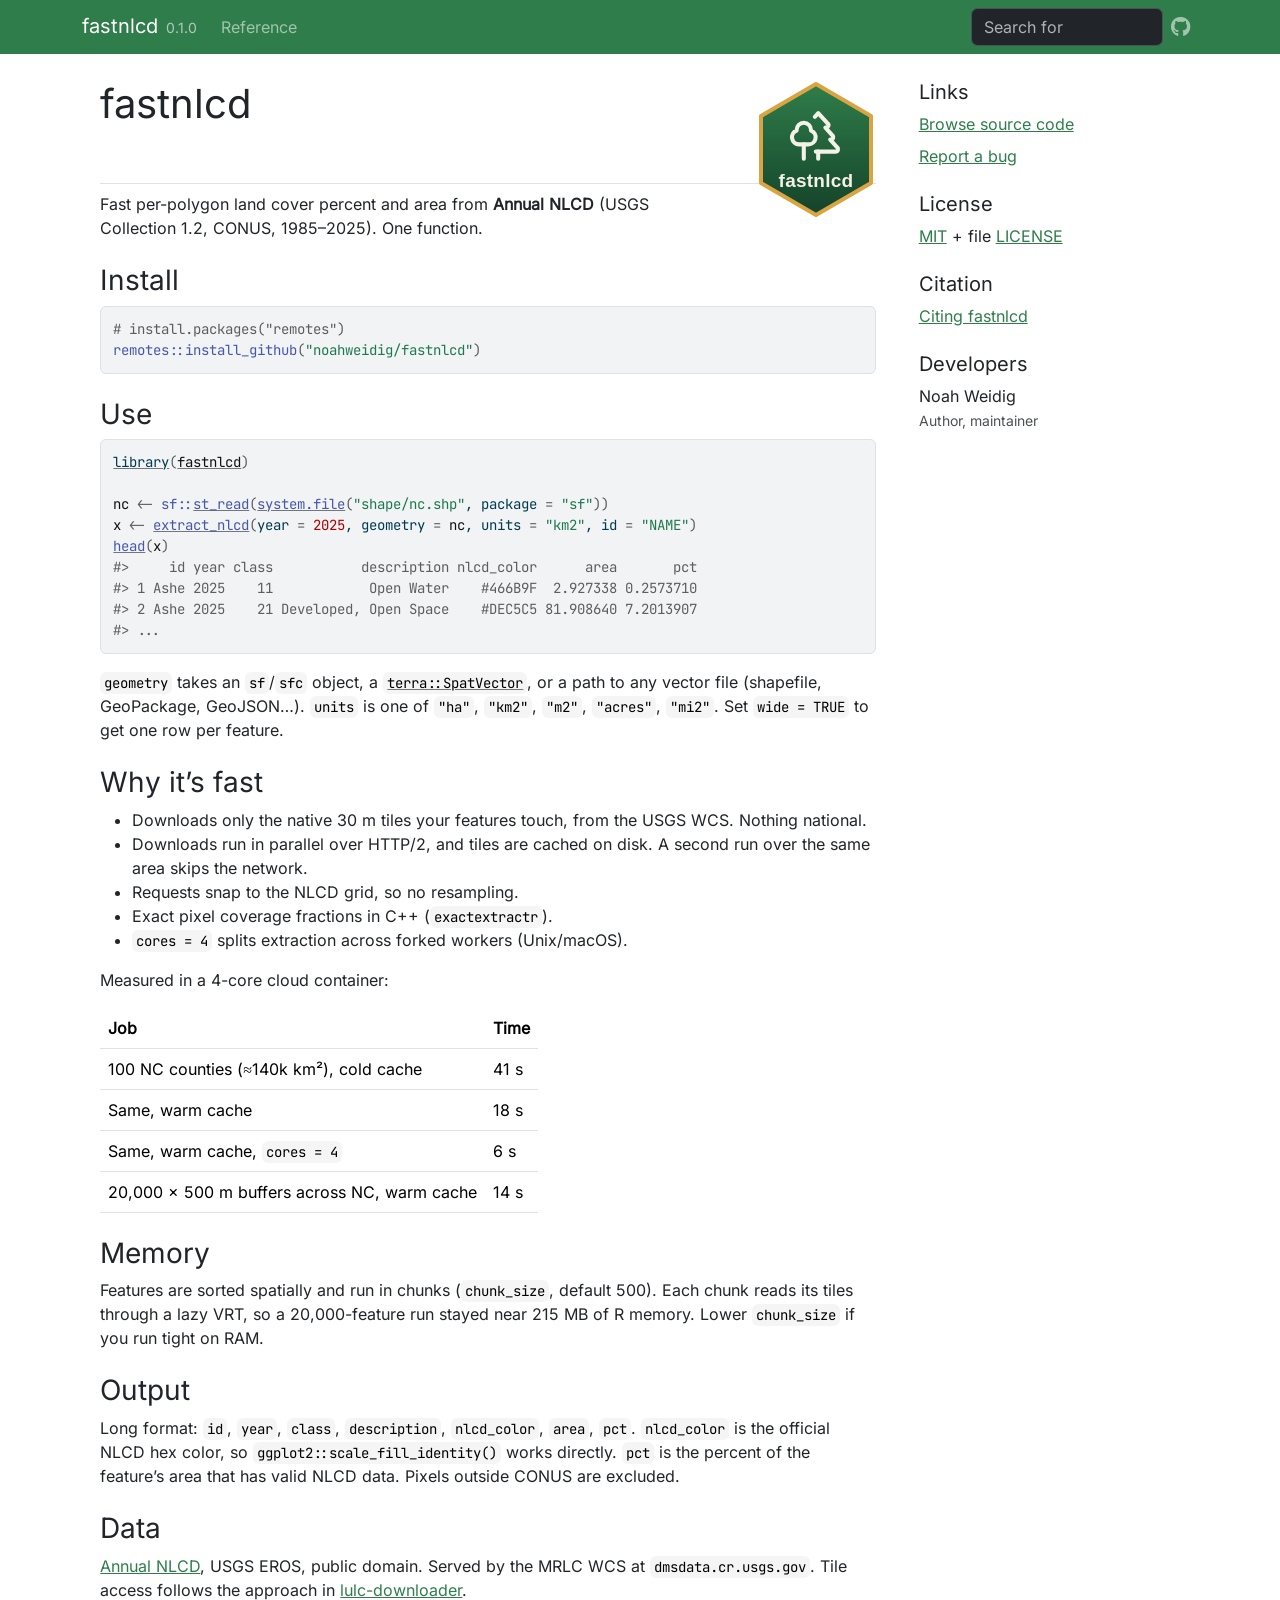
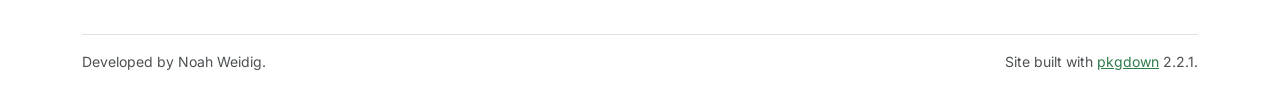
==== commit 1e90c42a: "Deploying to gh-pages from @ noahweidig/extract_nlcd@d9e89373d4cd395ad5b4dc750791933e6a9fa030 🚀" ====
--- a/index.html
+++ b/index.html
@@ -4,7 +4,7 @@
 <meta charset="UTF-8">
 <meta http-equiv="X-UA-Compatible" content="IE=edge">
 <meta name="viewport" content="width=device-width, initial-scale=1, shrink-to-fit=no">
-<title>Fast Annual NLCD Land Cover Extraction for Polygons • extractnlcd</title>
+<title>Fast Annual NLCD Land Cover Extraction for Polygons • fastnlcd</title>
 <!-- favicons --><link rel="icon" type="image/png" sizes="96x96" href="favicon-96x96.png">
 <link rel="icon" type="”image/svg+xml”" href="favicon.svg">
 <link rel="apple-touch-icon" sizes="180x180" href="apple-touch-icon.png">
@@ -19,7 +19,7 @@
 <script src="deps/headroom-0.11.0/headroom.min.js"></script><script src="deps/headroom-0.11.0/jQuery.headroom.min.js"></script><script src="deps/bootstrap-toc-1.0.1/bootstrap-toc.min.js"></script><script src="deps/clipboard.js-2.0.11/clipboard.min.js"></script><script src="deps/search-1.0.0/autocomplete.jquery.min.js"></script><script src="deps/search-1.0.0/fuse.min.js"></script><script src="deps/search-1.0.0/mark.min.js"></script><!-- pkgdown --><script src="pkgdown.js"></script><meta property="og:title" content="Fast Annual NLCD Land Cover Extraction for Polygons">
 <meta name="description" content="One function, extract_nlcd(), that returns per-feature land cover percent and area from the USGS Annual National Land Cover Database (Collection 1.2, 1985-2025). Only the native 30 m tiles each feature touches are fetched from the USGS WCS, in parallel, and cached on disk. Extraction uses exact coverage fractions via exactextractr and runs in spatially sorted chunks so memory stays flat for large layers.">
 <meta property="og:description" content="One function, extract_nlcd(), that returns per-feature land cover percent and area from the USGS Annual National Land Cover Database (Collection 1.2, 1985-2025). Only the native 30 m tiles each feature touches are fetched from the USGS WCS, in parallel, and cached on disk. Extraction uses exact coverage fractions via exactextractr and runs in spatially sorted chunks so memory stays flat for large layers.">
-<meta property="og:image" content="https://noahweidig.github.io/extract_nlcd/logo.svg">
+<meta property="og:image" content="https://noahweidig.github.io/fastnlcd/logo.svg">
 </head>
 <body>
     <a href="#main" class="visually-hidden-focusable">Skip to contents</a>
@@ -27,7 +27,7 @@
 
     <nav class="navbar navbar-expand-lg fixed-top bg-primary" data-bs-theme="dark" aria-label="Site navigation"><div class="container">
 
-    <a class="navbar-brand me-2" href="index.html">extractnlcd</a>
+    <a class="navbar-brand me-2" href="index.html">fastnlcd</a>
 
     <small class="nav-text text-muted me-auto" data-bs-toggle="tooltip" data-bs-placement="bottom" title="">0.1.0</small>
 
@@ -44,7 +44,7 @@
 <li class="nav-item"><form class="form-inline" role="search">
  <input class="form-control" type="search" name="search-input" id="search-input" autocomplete="off" aria-label="Search site" placeholder="Search for" data-search-index="search.json">
 </form></li>
-<li class="nav-item"><a class="external-link nav-link" href="https://github.com/noahweidig/extract_nlcd/" aria-label="GitHub"><span class="fa fab fa-github fa-lg"></span></a></li>
+<li class="nav-item"><a class="external-link nav-link" href="https://github.com/noahweidig/fastnlcd/" aria-label="GitHub"><span class="fa fab fa-github fa-lg"></span></a></li>
       </ul>
 </div>
 
@@ -54,7 +54,7 @@
 <div class="row">
   <main id="main" class="col-md-9"><div class="section level1">
 <div class="page-header">
-<img src="logo.svg" class="logo" alt=""><h1 id="extractnlcd-">extractnlcd <a class="anchor" aria-label="anchor" href="#extractnlcd-"></a>
+<img src="logo.svg" class="logo" alt=""><h1 id="fastnlcd-">fastnlcd <a class="anchor" aria-label="anchor" href="#fastnlcd-"></a>
 </h1>
 </div>
 <p>Fast per-polygon land cover percent and area from <strong>Annual NLCD</strong> (USGS Collection 1.2, CONUS, 1985–2025). One function.</p>
@@ -63,13 +63,13 @@
 </h2>
 <div class="sourceCode" id="cb1"><pre class="downlit sourceCode r">
 <code class="sourceCode R"><span><span class="co"># install.packages("remotes")</span></span>
-<span><span class="fu">remotes</span><span class="fu">::</span><span class="fu">install_github</span><span class="op">(</span><span class="st">"noahweidig/extract_nlcd"</span><span class="op">)</span></span></code></pre></div>
+<span><span class="fu">remotes</span><span class="fu">::</span><span class="fu">install_github</span><span class="op">(</span><span class="st">"noahweidig/fastnlcd"</span><span class="op">)</span></span></code></pre></div>
 </div>
 <div class="section level2">
 <h2 id="use">Use<a class="anchor" aria-label="anchor" href="#use"></a>
 </h2>
 <div class="sourceCode" id="cb2"><pre class="downlit sourceCode r">
-<code class="sourceCode R"><span><span class="kw"><a href="https://rdrr.io/r/base/library.html" class="external-link">library</a></span><span class="op">(</span><span class="va"><a href="https://noahweidig.github.io/extract_nlcd/">extractnlcd</a></span><span class="op">)</span></span>
+<code class="sourceCode R"><span><span class="kw"><a href="https://rdrr.io/r/base/library.html" class="external-link">library</a></span><span class="op">(</span><span class="va"><a href="https://noahweidig.github.io/fastnlcd/">fastnlcd</a></span><span class="op">)</span></span>
 <span></span>
 <span><span class="va">nc</span> <span class="op">&lt;-</span> <span class="fu">sf</span><span class="fu">::</span><span class="fu"><a href="https://r-spatial.github.io/sf/reference/st_read.html" class="external-link">st_read</a></span><span class="op">(</span><span class="fu"><a href="https://rdrr.io/r/base/system.file.html" class="external-link">system.file</a></span><span class="op">(</span><span class="st">"shape/nc.shp"</span>, package <span class="op">=</span> <span class="st">"sf"</span><span class="op">)</span><span class="op">)</span></span>
 <span><span class="va">x</span> <span class="op">&lt;-</span> <span class="fu"><a href="reference/extract_nlcd.html">extract_nlcd</a></span><span class="op">(</span>year <span class="op">=</span> <span class="fl">2025</span>, geometry <span class="op">=</span> <span class="va">nc</span>, units <span class="op">=</span> <span class="st">"km2"</span>, id <span class="op">=</span> <span class="st">"NAME"</span><span class="op">)</span></span>
@@ -137,8 +137,8 @@
   </main><aside class="col-md-3"><div class="links">
 <h2 data-toc-skip>Links</h2>
 <ul class="list-unstyled">
-<li><a href="https://github.com/noahweidig/extract_nlcd/" class="external-link">Browse source code</a></li>
-<li><a href="https://github.com/noahweidig/extract_nlcd/issues" class="external-link">Report a bug</a></li>
+<li><a href="https://github.com/noahweidig/fastnlcd/" class="external-link">Browse source code</a></li>
+<li><a href="https://github.com/noahweidig/fastnlcd/issues" class="external-link">Report a bug</a></li>
 </ul>
 </div>
 
@@ -155,7 +155,7 @@
 <div class="citation">
 <h2 data-toc-skip>Citation</h2>
 <ul class="list-unstyled">
-<li><a href="authors.html#citation">Citing extractnlcd</a></li>
+<li><a href="authors.html#citation">Citing fastnlcd</a></li>
 </ul>
 </div>
 
